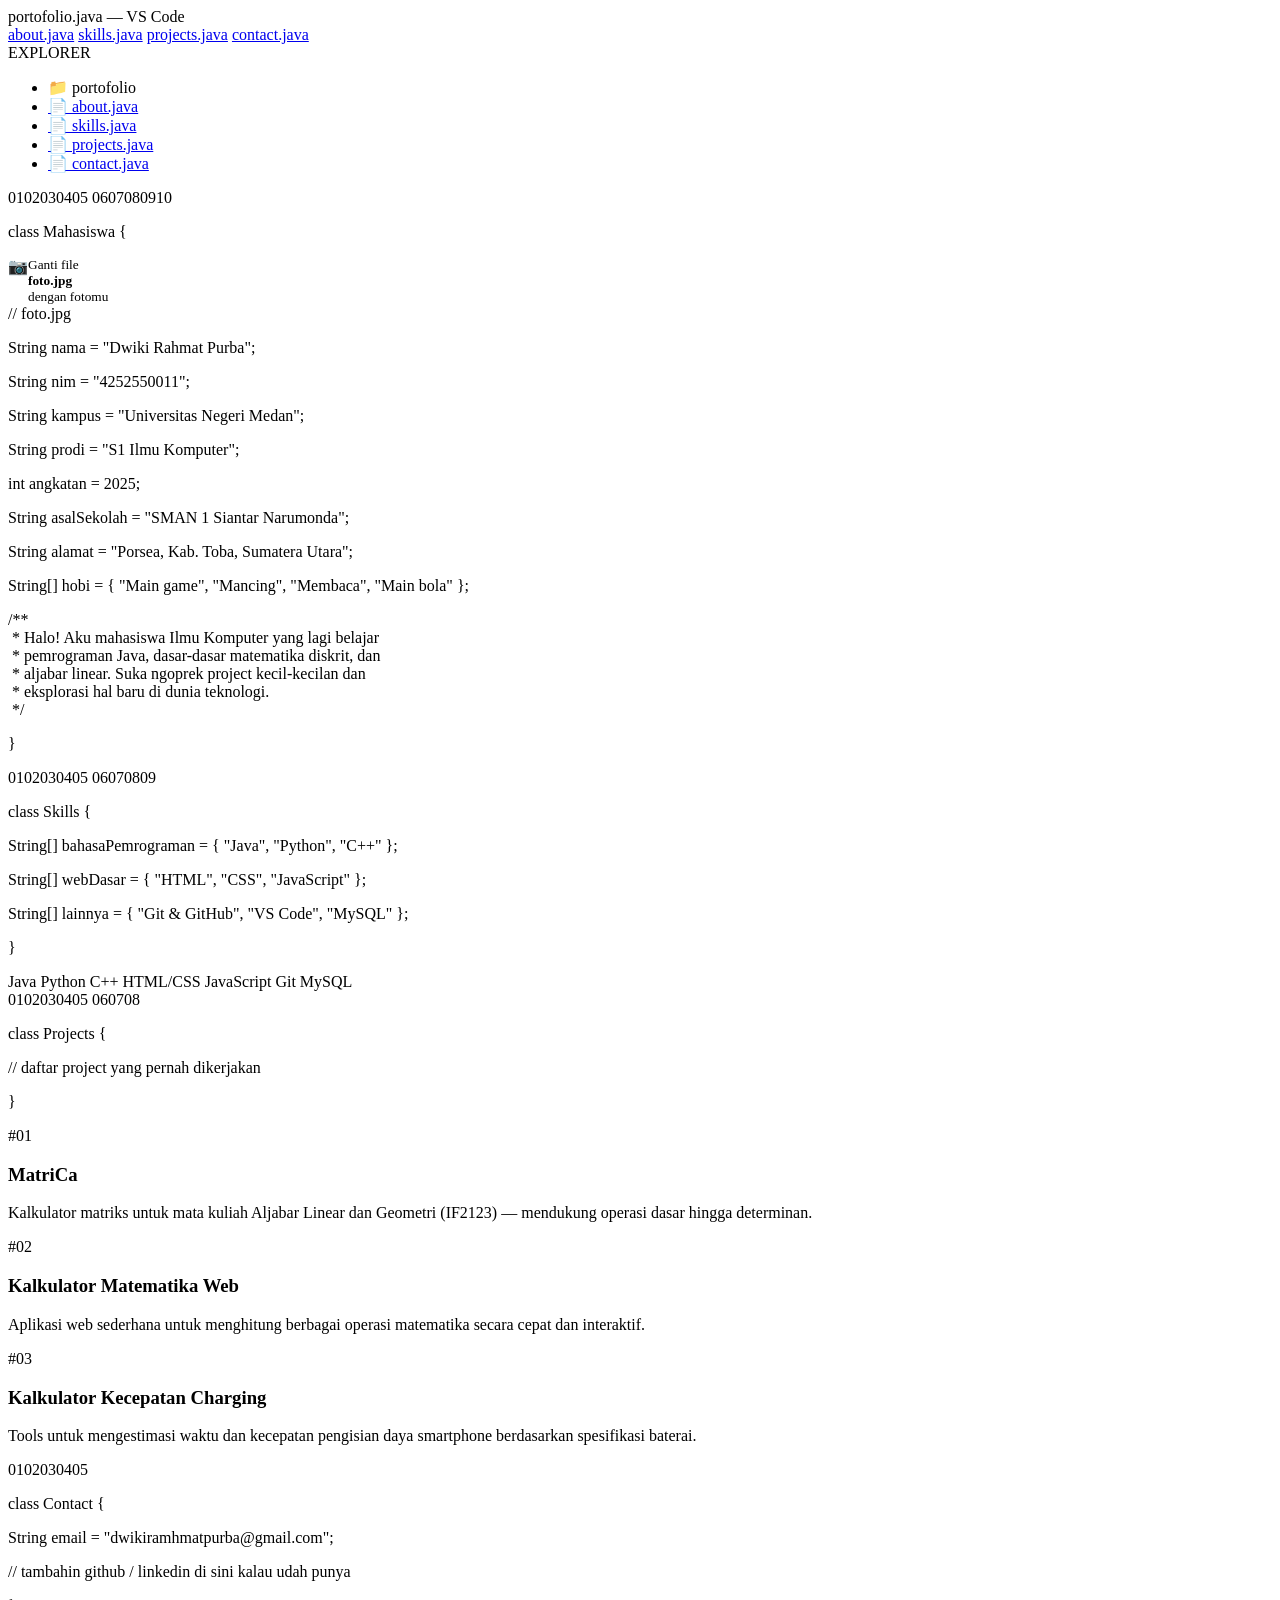
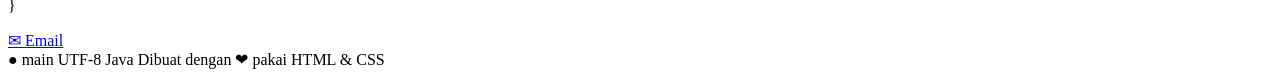
==== index.html @ aca08c58 "Add files via upload" ====
<!DOCTYPE html>
<html lang="id">
<head>
<meta charset="UTF-8">
<meta name="viewport" content="width=device-width, initial-scale=1.0">
<title>Portofolio — Dwiki Rahmat Purba</title>
<link rel="preconnect" href="https://fonts.googleapis.com">
<link href="https://fonts.googleapis.com/css2?family=JetBrains+Mono:wght@400;500;700;800&family=Inter:wght@400;500;600;700&display=swap" rel="stylesheet">
<link rel="stylesheet" href="style.css">
</head>
<body>

<!-- ================= NAVBAR ================= -->
<header class="titlebar">
  <div class="titlebar-left">
    <span class="dot red"></span>
    <span class="dot yellow"></span>
    <span class="dot green"></span>
    <span class="titlebar-name">portofolio.java — VS Code</span>
  </div>
  <nav class="tabs">
    <a href="#about" class="tab active">about.java</a>
    <a href="#skills" class="tab">skills.java</a>
    <a href="#projects" class="tab">projects.java</a>
    <a href="#contact" class="tab">contact.java</a>
  </nav>
</header>

<div class="editor-shell">

  <!-- ================= SIDEBAR ================= -->
  <aside class="sidebar">
    <div class="sidebar-title">EXPLORER</div>
    <ul class="file-tree">
      <li class="folder">📁 portofolio</li>
      <li class="file"><a href="#about">📄 about.java</a></li>
      <li class="file"><a href="#skills">📄 skills.java</a></li>
      <li class="file"><a href="#projects">📄 projects.java</a></li>
      <li class="file"><a href="#contact">📄 contact.java</a></li>
    </ul>
  </aside>

  <!-- ================= MAIN CODE PANEL ================= -->
  <main class="code-panel">

    <!-- ===== ABOUT ===== -->
    <section id="about" class="block">
      <div class="gutter">
        <span>01</span><span>02</span><span>03</span><span>04</span><span>05</span>
        <span>06</span><span>07</span><span>08</span><span>09</span><span>10</span>
      </div>
      <div class="code">
        <p><span class="kw">class</span> <span class="cls">Mahasiswa</span> {</p>

        <div class="about-flex">
          <div class="avatar-wrap">
            <div class="avatar">
              <img id="fotoProfil" src="foto.jpg" alt="Foto Profil"
                   onerror="this.style.display='none'; this.nextElementSibling.style.display='flex';">
              <div class="avatar-placeholder">
                <span>📷</span>
                <small>Ganti file<br><b>foto.jpg</b><br>dengan fotomu</small>
              </div>
            </div>
            <span class="avatar-caption">// foto.jpg</span>
          </div>

          <div class="about-text">
            <p class="indent"><span class="kw">String</span> nama = <span class="str">"Dwiki Rahmat Purba"</span>;</p>
            <p class="indent"><span class="kw">String</span> nim = <span class="str">"4252550011"</span>;</p>
            <p class="indent"><span class="kw">String</span> kampus = <span class="str">"Universitas Negeri Medan"</span>;</p>
            <p class="indent"><span class="kw">String</span> prodi = <span class="str">"S1 Ilmu Komputer"</span>;</p>
            <p class="indent"><span class="kw">int</span> angkatan = <span class="num">2025</span>;</p>
            <p class="indent"><span class="kw">String</span> asalSekolah = <span class="str">"SMAN 1 Siantar Narumonda"</span>;</p>
            <p class="indent"><span class="kw">String</span> alamat = <span class="str">"Porsea, Kab. Toba, Sumatera Utara"</span>;</p>
            <p class="indent"><span class="kw">String[]</span> hobi = {
              <span class="str">"Main game"</span>, <span class="str">"Mancing"</span>, <span class="str">"Membaca"</span>, <span class="str">"Main bola"</span>
            };</p>

            <p class="comment indent">/**<br>
            &nbsp;* Halo! Aku mahasiswa Ilmu Komputer yang lagi belajar<br>
            &nbsp;* pemrograman Java, dasar-dasar matematika diskrit, dan<br>
            &nbsp;* aljabar linear. Suka ngoprek project kecil-kecilan dan<br>
            &nbsp;* eksplorasi hal baru di dunia teknologi.<br>
            &nbsp;*/</p>
          </div>
        </div>

        <p>}</p>
      </div>
    </section>

    <!-- ===== SKILLS ===== -->
    <section id="skills" class="block">
      <div class="gutter">
        <span>01</span><span>02</span><span>03</span><span>04</span><span>05</span>
        <span>06</span><span>07</span><span>08</span><span>09</span>
      </div>
      <div class="code">
        <p><span class="kw">class</span> <span class="cls">Skills</span> {</p>
        <p class="indent"><span class="kw">String[]</span> bahasaPemrograman = {
          <span class="str">"Java"</span>, <span class="str">"Python"</span>, <span class="str">"C++"</span>
        };</p>
        <p class="indent"><span class="kw">String[]</span> webDasar = {
          <span class="str">"HTML"</span>, <span class="str">"CSS"</span>, <span class="str">"JavaScript"</span>
        };</p>
        <p class="indent"><span class="kw">String[]</span> lainnya = {
          <span class="str">"Git & GitHub"</span>, <span class="str">"VS Code"</span>, <span class="str">"MySQL"</span>
        };</p>
        <p>}</p>

        <div class="skill-tags">
          <span class="tag">Java</span>
          <span class="tag">Python</span>
          <span class="tag">C++</span>
          <span class="tag">HTML/CSS</span>
          <span class="tag">JavaScript</span>
          <span class="tag">Git</span>
          <span class="tag">MySQL</span>
        </div>
      </div>
    </section>

    <!-- ===== PROJECTS ===== -->
    <section id="projects" class="block">
      <div class="gutter">
        <span>01</span><span>02</span><span>03</span><span>04</span><span>05</span>
        <span>06</span><span>07</span><span>08</span>
      </div>
      <div class="code">
        <p><span class="kw">class</span> <span class="cls">Projects</span> {</p>
        <p class="comment indent">// daftar project yang pernah dikerjakan</p>
        <p>}</p>

        <div class="project-grid">
          <div class="project-card">
            <span class="project-tag">#01</span>
            <h3>MatriCa</h3>
            <p>Kalkulator matriks untuk mata kuliah Aljabar Linear dan Geometri (IF2123) — mendukung operasi dasar hingga determinan.</p>
          </div>
          <div class="project-card">
            <span class="project-tag">#02</span>
            <h3>Kalkulator Matematika Web</h3>
            <p>Aplikasi web sederhana untuk menghitung berbagai operasi matematika secara cepat dan interaktif.</p>
          </div>
          <div class="project-card">
            <span class="project-tag">#03</span>
            <h3>Kalkulator Kecepatan Charging</h3>
            <p>Tools untuk mengestimasi waktu dan kecepatan pengisian daya smartphone berdasarkan spesifikasi baterai.</p>
          </div>
        </div>
      </div>
    </section>

    <!-- ===== CONTACT ===== -->
    <section id="contact" class="block">
      <div class="gutter">
        <span>01</span><span>02</span><span>03</span><span>04</span><span>05</span>
      </div>
      <div class="code">
        <p><span class="kw">class</span> <span class="cls">Contact</span> {</p>
        <p class="indent"><span class="kw">String</span> email = <span class="str">"dwikiramhmatpurba@gmail.com"</span>;</p>
        <p class="comment indent">// tambahin github / linkedin di sini kalau udah punya</p>
        <p>}</p>

        <div class="contact-links">
          <a href="mailto:dwikiramhmatpurba@gmail.com" class="contact-btn">✉ Email</a>
        </div>
      </div>
    </section>

  </main>
</div>

<footer class="statusbar">
  <span>● main</span>
  <span>UTF-8</span>
  <span>Java</span>
  <span>Dibuat dengan ❤ pakai HTML &amp; CSS</span>
</footer>

</body>
</html>
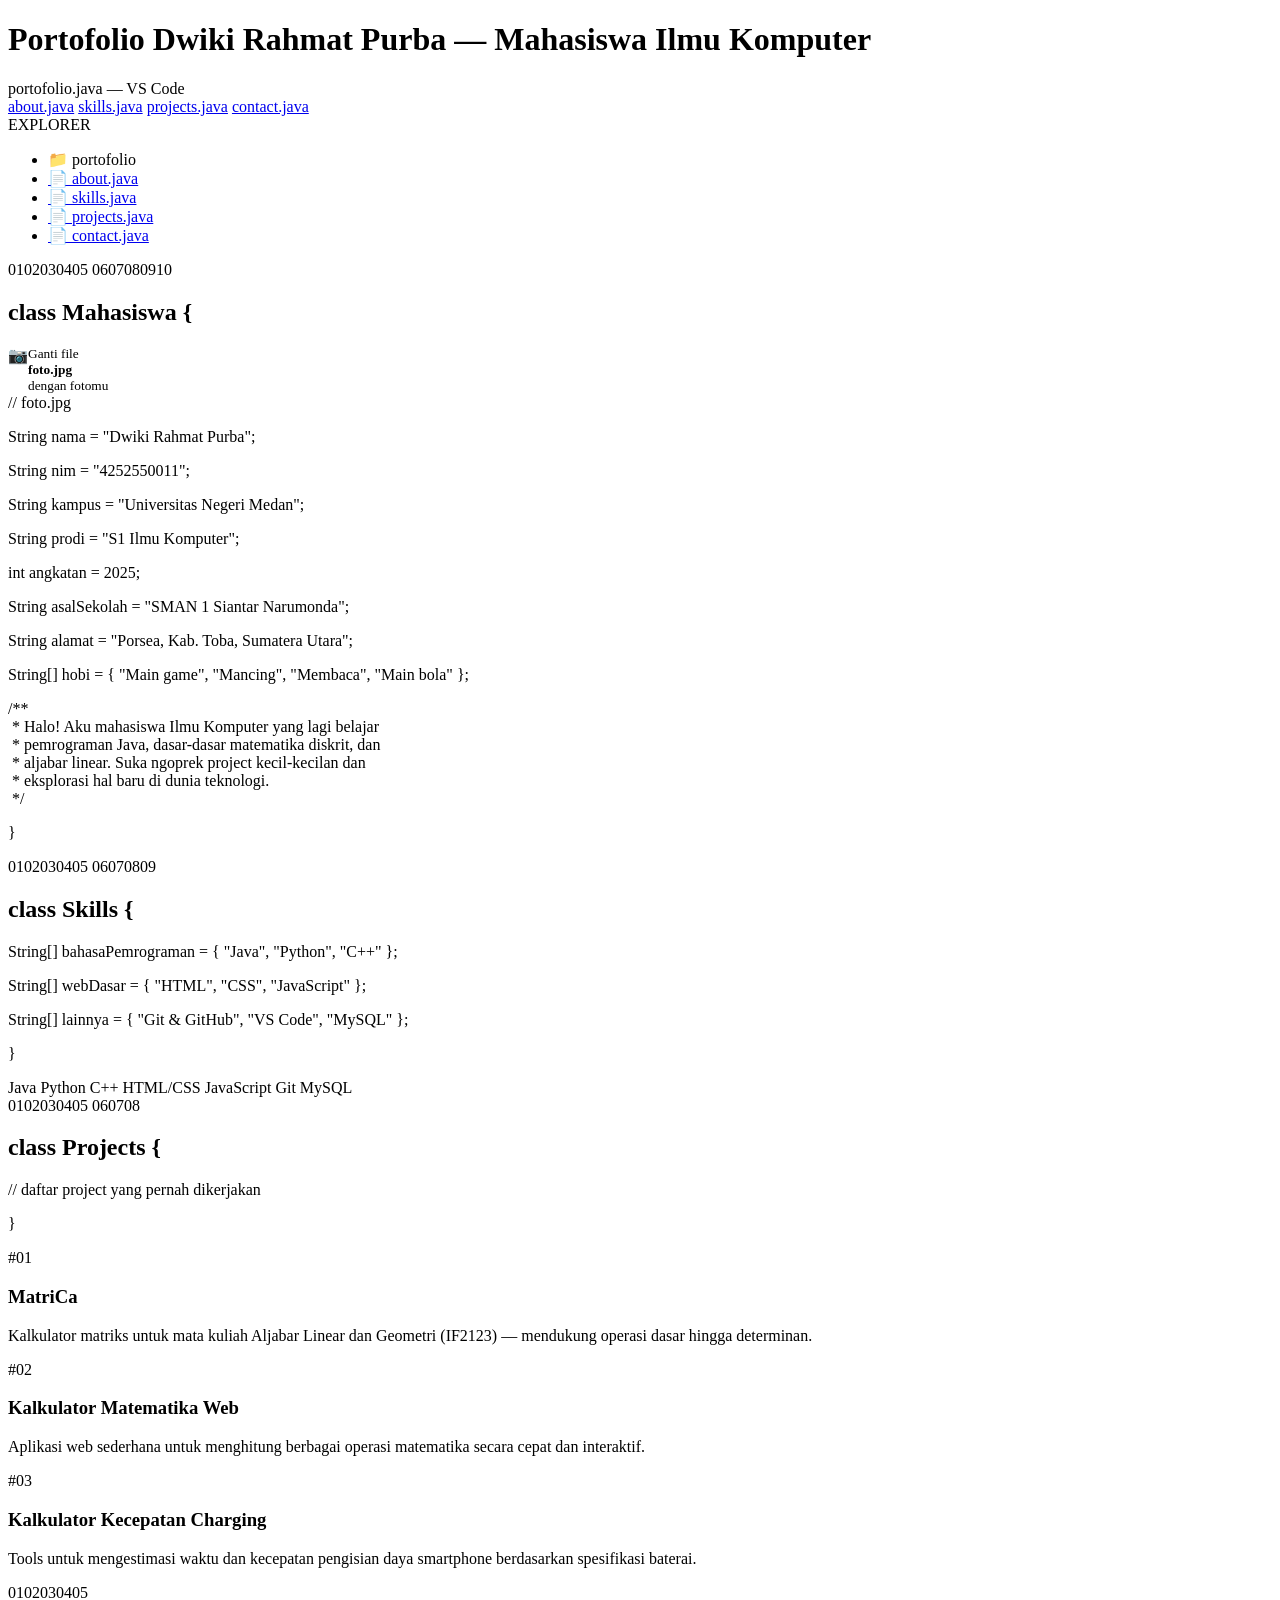
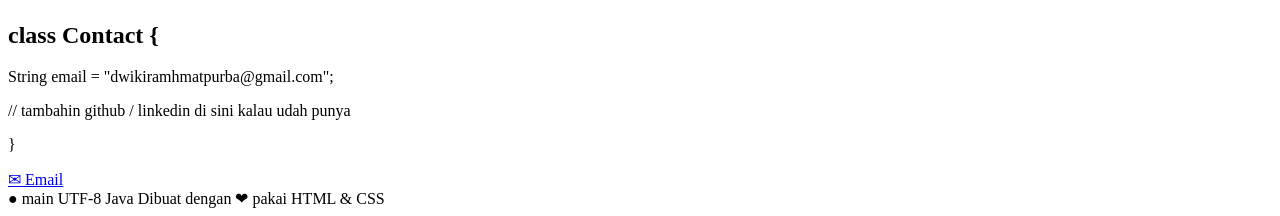
==== commit 4f3e2a00: "Add files via upload" ====
--- a/index.html
+++ b/index.html
@@ -9,6 +9,8 @@
 <link rel="stylesheet" href="style.css">
 </head>
 <body>
+
+<h1 class="sr-only">Portofolio Dwiki Rahmat Purba — Mahasiswa Ilmu Komputer</h1>
 
 <!-- ================= NAVBAR ================= -->
 <header class="titlebar">
@@ -50,12 +52,12 @@
         <span>06</span><span>07</span><span>08</span><span>09</span><span>10</span>
       </div>
       <div class="code">
-        <p><span class="kw">class</span> <span class="cls">Mahasiswa</span> {</p>
+        <h2 class="code-heading"><span class="kw">class</span> <span class="cls">Mahasiswa</span> {</h2>
 
         <div class="about-flex">
           <div class="avatar-wrap">
             <div class="avatar">
-              <img id="fotoProfil" src="foto.jpg" alt="Foto Profil"
+              <img id="fotoProfil" src="images/foto profil.jpg" alt="Foto Profil"
                    onerror="this.style.display='none'; this.nextElementSibling.style.display='flex';">
               <div class="avatar-placeholder">
                 <span>📷</span>
@@ -97,7 +99,7 @@
         <span>06</span><span>07</span><span>08</span><span>09</span>
       </div>
       <div class="code">
-        <p><span class="kw">class</span> <span class="cls">Skills</span> {</p>
+        <h2 class="code-heading"><span class="kw">class</span> <span class="cls">Skills</span> {</h2>
         <p class="indent"><span class="kw">String[]</span> bahasaPemrograman = {
           <span class="str">"Java"</span>, <span class="str">"Python"</span>, <span class="str">"C++"</span>
         };</p>
@@ -128,7 +130,7 @@
         <span>06</span><span>07</span><span>08</span>
       </div>
       <div class="code">
-        <p><span class="kw">class</span> <span class="cls">Projects</span> {</p>
+        <h2 class="code-heading"><span class="kw">class</span> <span class="cls">Projects</span> {</h2>
         <p class="comment indent">// daftar project yang pernah dikerjakan</p>
         <p>}</p>
 
@@ -158,7 +160,7 @@
         <span>01</span><span>02</span><span>03</span><span>04</span><span>05</span>
       </div>
       <div class="code">
-        <p><span class="kw">class</span> <span class="cls">Contact</span> {</p>
+        <h2 class="code-heading"><span class="kw">class</span> <span class="cls">Contact</span> {</h2>
         <p class="indent"><span class="kw">String</span> email = <span class="str">"dwikiramhmatpurba@gmail.com"</span>;</p>
         <p class="comment indent">// tambahin github / linkedin di sini kalau udah punya</p>
         <p>}</p>
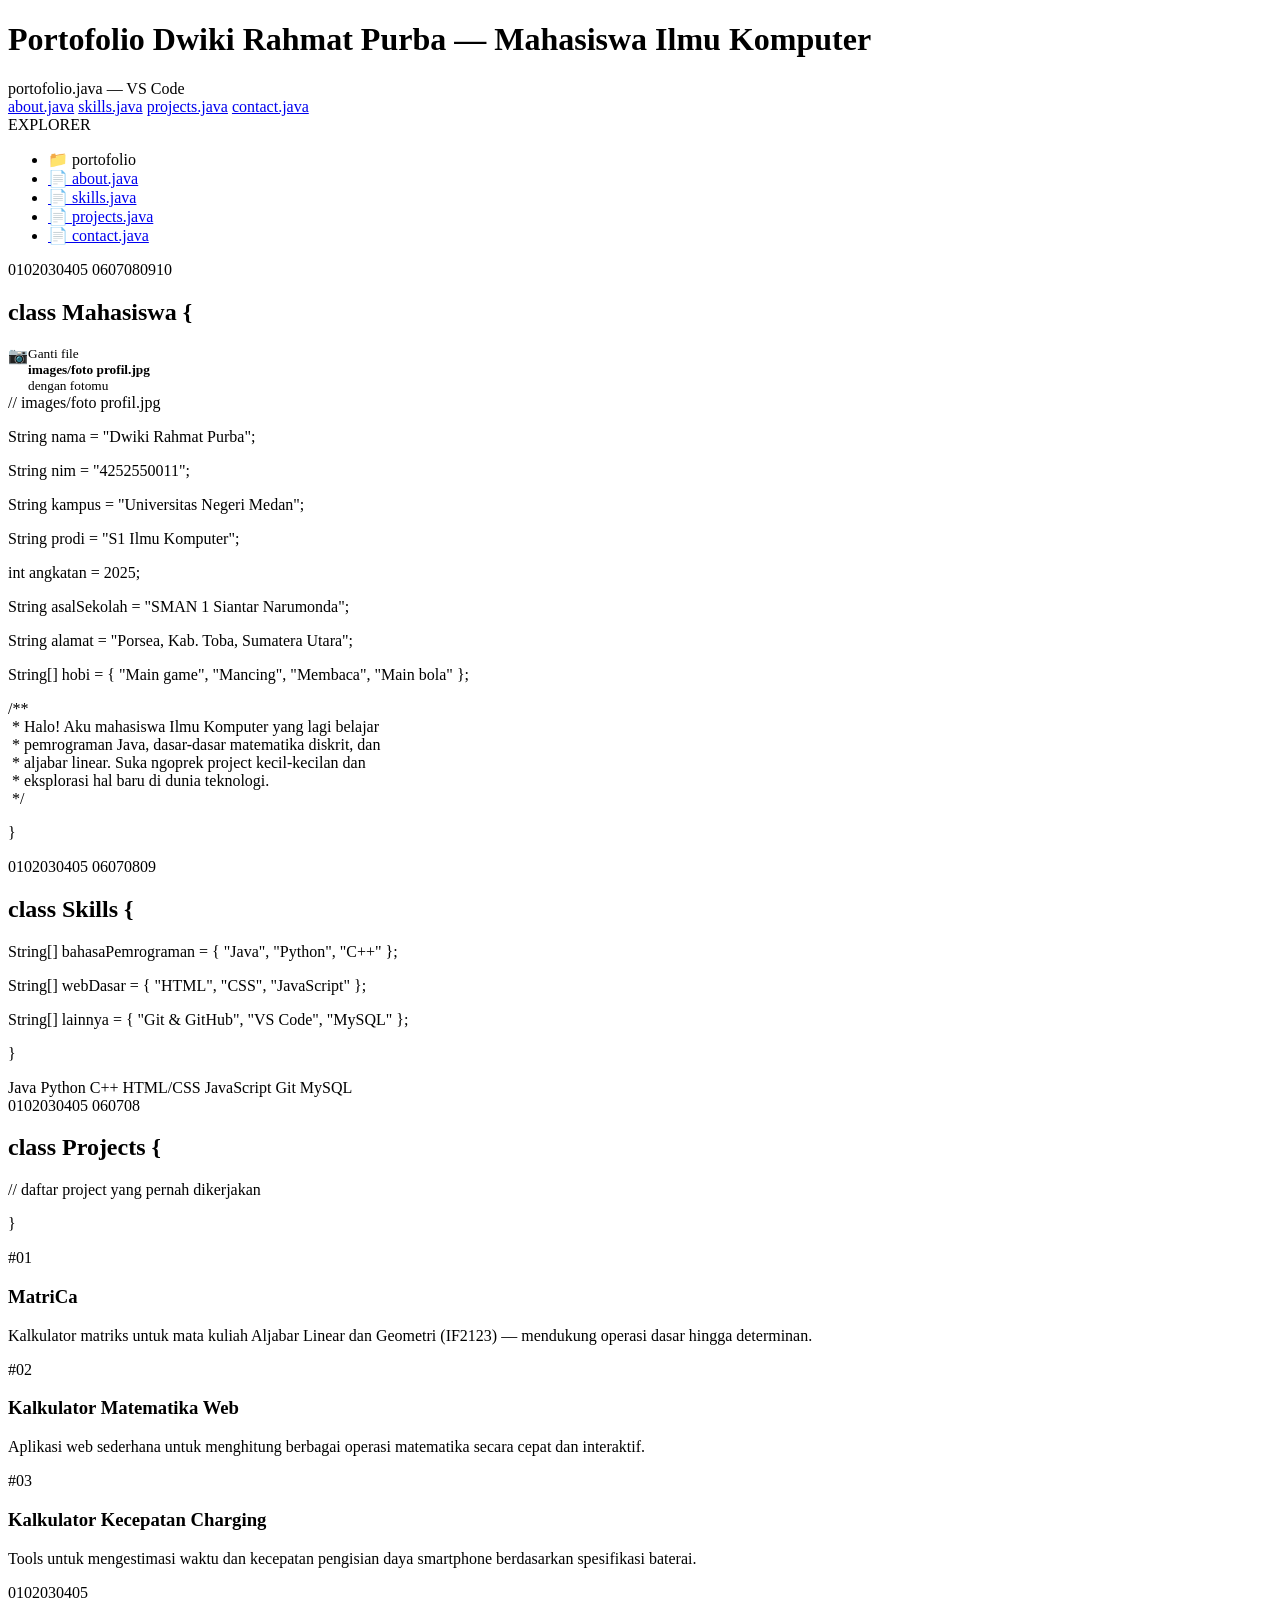
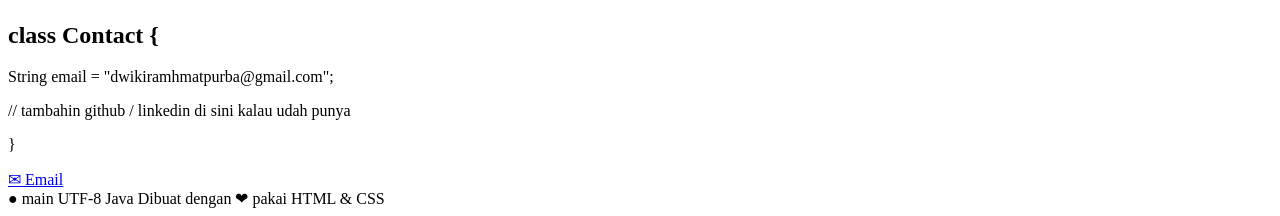
==== commit 42150dc9: "Add files via upload" ====
--- a/index.html
+++ b/index.html
@@ -61,10 +61,10 @@
                    onerror="this.style.display='none'; this.nextElementSibling.style.display='flex';">
               <div class="avatar-placeholder">
                 <span>📷</span>
-                <small>Ganti file<br><b>foto.jpg</b><br>dengan fotomu</small>
+                <small>Ganti file<br><b>images/foto profil.jpg</b><br>dengan fotomu</small>
               </div>
             </div>
-            <span class="avatar-caption">// foto.jpg</span>
+            <span class="avatar-caption">// images/foto profil.jpg</span>
           </div>
 
           <div class="about-text">
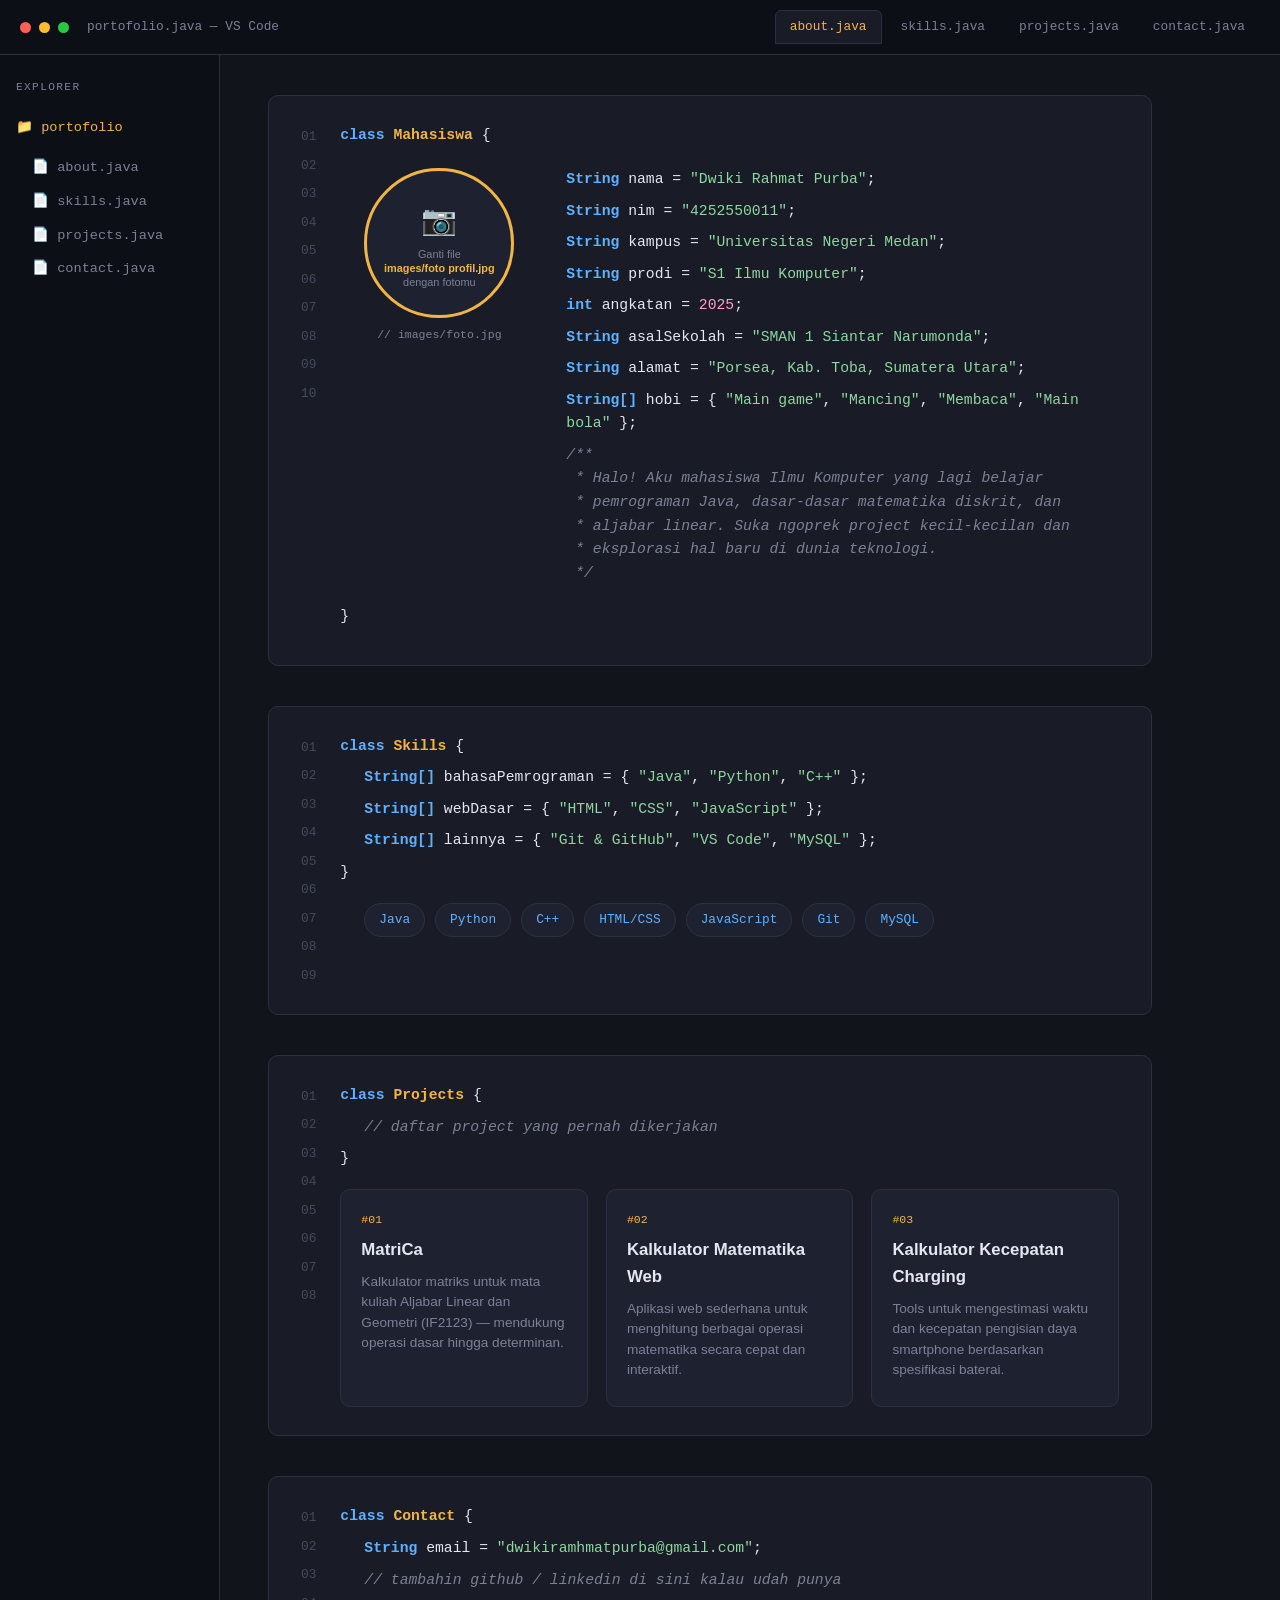
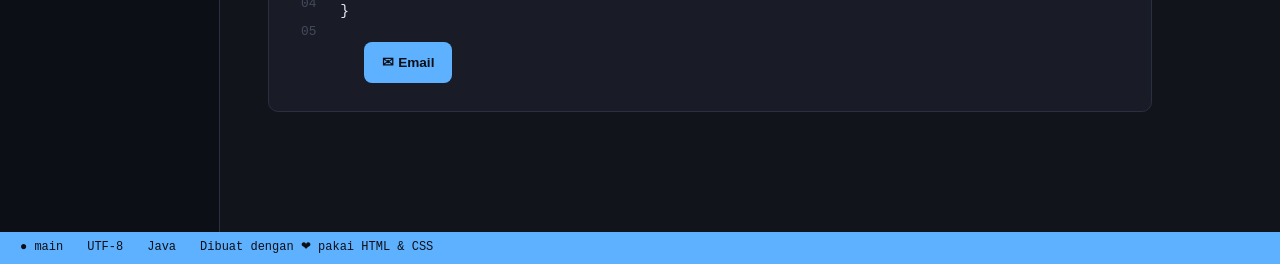
==== commit 64140e1e: "Add files via upload" ====
--- a/index.html
+++ b/index.html
@@ -64,7 +64,7 @@
                 <small>Ganti file<br><b>images/foto profil.jpg</b><br>dengan fotomu</small>
               </div>
             </div>
-            <span class="avatar-caption">// images/foto profil.jpg</span>
+            <span class="avatar-caption">// images/foto.jpg</span>
           </div>
 
           <div class="about-text">
--- a/style.css
+++ b/style.css
@@ -0,0 +1,384 @@
+/* ============================================================
+   PORTOFOLIO — TEMA "CODE EDITOR"
+   Semua warna, font, dan ukuran ada di sini.
+   Ubah nilai di bawah untuk kustomisasi tampilan.
+   ============================================================ */
+
+:root {
+  /* --- Palet warna --- */
+  --bg-editor:      #12141c;   /* latar utama, biru gelap keunguan */
+  --bg-panel:       #191c26;   /* panel kode */
+  --bg-sidebar:     #0d0f16;   /* sidebar kiri */
+  --bg-card:        #1e2230;   /* kartu project / tag */
+  --border-col:     #2b3040;
+
+  --text-main:      #e7e6f0;   /* teks utama */
+  --text-dim:       #7b8096;   /* teks redup / komentar */
+  --text-gutter:    #444a5e;   /* nomor baris */
+
+  --accent-blue:    #5eb1ff;   /* keyword */
+  --accent-amber:   #f2b544;   /* class name / highlight */
+  --accent-green:   #8fd6a0;   /* string */
+  --accent-pink:    #ff9ecb;   /* angka */
+
+  /* --- Tipografi --- */
+  --font-mono: 'JetBrains Mono', monospace;
+  --font-sans: 'Inter', sans-serif;
+
+  /* --- Radius & efek --- */
+  --radius: 10px;
+}
+
+* { box-sizing: border-box; margin: 0; padding: 0; }
+
+.sr-only {
+  position: absolute;
+  width: 1px;
+  height: 1px;
+  padding: 0;
+  margin: -1px;
+  overflow: hidden;
+  clip: rect(0, 0, 0, 0);
+  white-space: nowrap;
+  border: 0;
+}
+
+.code-heading {
+  font-family: var(--font-mono);
+  font-size: 0.92rem;
+  font-weight: 400;
+  margin-bottom: 8px;
+}
+
+body {
+  background: var(--bg-editor);
+  color: var(--text-main);
+  font-family: var(--font-sans);
+  line-height: 1.6;
+}
+
+a { color: inherit; text-decoration: none; }
+
+/* ================= TITLEBAR ================= */
+.titlebar {
+  display: flex;
+  align-items: center;
+  justify-content: space-between;
+  flex-wrap: wrap;
+  background: var(--bg-sidebar);
+  border-bottom: 1px solid var(--border-col);
+  padding: 10px 20px;
+  position: sticky;
+  top: 0;
+  z-index: 20;
+}
+
+.titlebar-left {
+  display: flex;
+  align-items: center;
+  gap: 8px;
+}
+
+.dot { width: 11px; height: 11px; border-radius: 50%; display: inline-block; }
+.dot.red    { background: #ff5f57; }
+.dot.yellow { background: #febc2e; }
+.dot.green  { background: #28c840; }
+
+.titlebar-name {
+  margin-left: 10px;
+  font-family: var(--font-mono);
+  font-size: 0.8rem;
+  color: var(--text-dim);
+}
+
+.tabs {
+  display: flex;
+  gap: 4px;
+  flex-wrap: wrap;
+}
+
+.tab {
+  font-family: var(--font-mono);
+  font-size: 0.8rem;
+  padding: 6px 14px;
+  border-radius: 6px 6px 0 0;
+  color: var(--text-dim);
+  border: 1px solid transparent;
+  transition: color 0.2s ease, background 0.2s ease;
+}
+
+.tab:hover { color: var(--text-main); }
+
+.tab.active {
+  color: var(--accent-amber);
+  background: var(--bg-panel);
+  border-color: var(--border-col);
+}
+
+/* ================= LAYOUT ================= */
+.editor-shell {
+  display: grid;
+  grid-template-columns: 220px 1fr;
+  min-height: calc(100vh - 96px);
+}
+
+/* ================= SIDEBAR ================= */
+.sidebar {
+  background: var(--bg-sidebar);
+  border-right: 1px solid var(--border-col);
+  padding: 24px 16px;
+}
+
+.sidebar-title {
+  font-family: var(--font-mono);
+  font-size: 0.7rem;
+  letter-spacing: 0.12em;
+  color: var(--text-dim);
+  margin-bottom: 14px;
+}
+
+.file-tree { list-style: none; }
+
+.file-tree li {
+  font-family: var(--font-mono);
+  font-size: 0.85rem;
+  padding: 6px 0;
+  color: var(--text-dim);
+}
+
+.file-tree .folder { color: var(--accent-amber); margin-bottom: 6px; }
+
+.file-tree a {
+  color: var(--text-dim);
+  padding-left: 16px;
+  display: block;
+  border-radius: 4px;
+  transition: color 0.2s ease, background 0.2s ease;
+}
+
+.file-tree a:hover {
+  color: var(--accent-blue);
+  background: var(--bg-panel);
+}
+
+/* ================= CODE PANEL ================= */
+.code-panel {
+  padding: 40px 48px 80px;
+  max-width: 980px;
+}
+
+.block {
+  display: flex;
+  gap: 24px;
+  background: var(--bg-panel);
+  border: 1px solid var(--border-col);
+  border-radius: var(--radius);
+  padding: 28px 32px;
+  margin-bottom: 40px;
+  scroll-margin-top: 90px;
+}
+
+.gutter {
+  display: flex;
+  flex-direction: column;
+  font-family: var(--font-mono);
+  font-size: 0.8rem;
+  color: var(--text-gutter);
+  user-select: none;
+  padding-top: 3px;
+  gap: 8px;
+}
+
+.code {
+  font-family: var(--font-mono);
+  font-size: 0.92rem;
+  flex: 1;
+  min-width: 0;
+}
+
+.code p { margin-bottom: 8px; }
+.code .indent { padding-left: 24px; }
+
+.kw   { color: var(--accent-blue); font-weight: 600; }
+.cls  { color: var(--accent-amber); font-weight: 700; }
+.str  { color: var(--accent-green); }
+.num  { color: var(--accent-pink); }
+.comment { color: var(--text-dim); font-style: italic; }
+
+/* ===== About section specifics ===== */
+.about-flex {
+  display: flex;
+  gap: 28px;
+  align-items: flex-start;
+  padding: 12px 0 12px 24px;
+  flex-wrap: wrap;
+}
+
+.avatar-wrap {
+  display: flex;
+  flex-direction: column;
+  align-items: center;
+  gap: 8px;
+  flex-shrink: 0;
+}
+
+.avatar {
+  width: 150px;
+  height: 150px;
+  border-radius: 50%;
+  overflow: hidden;
+  border: 3px solid var(--accent-amber);
+  background: var(--bg-card);
+  position: relative;
+}
+
+.avatar img {
+  width: 100%;
+  height: 100%;
+  object-fit: cover;
+  display: block;
+}
+
+.avatar-placeholder {
+  display: none; /* muncul otomatis kalau foto.jpg tidak ditemukan */
+  width: 100%;
+  height: 100%;
+  flex-direction: column;
+  align-items: center;
+  justify-content: center;
+  text-align: center;
+  gap: 4px;
+  color: var(--text-dim);
+  font-family: var(--font-sans);
+}
+
+.avatar-placeholder span { font-size: 1.8rem; }
+.avatar-placeholder small { font-size: 0.68rem; line-height: 1.3; }
+.avatar-placeholder b { color: var(--accent-amber); }
+
+.avatar-caption {
+  font-family: var(--font-mono);
+  font-size: 0.72rem;
+  color: var(--text-dim);
+}
+
+.about-text { flex: 1; min-width: 240px; }
+
+/* ===== Skills ===== */
+.skill-tags {
+  display: flex;
+  flex-wrap: wrap;
+  gap: 10px;
+  margin-top: 18px;
+  padding-left: 24px;
+}
+
+.tag {
+  font-family: var(--font-mono);
+  font-size: 0.8rem;
+  background: var(--bg-card);
+  border: 1px solid var(--border-col);
+  color: var(--accent-blue);
+  padding: 6px 14px;
+  border-radius: 20px;
+}
+
+/* ===== Projects ===== */
+.project-grid {
+  display: grid;
+  grid-template-columns: repeat(auto-fit, minmax(220px, 1fr));
+  gap: 18px;
+  margin-top: 18px;
+}
+
+.project-card {
+  background: var(--bg-card);
+  border: 1px solid var(--border-col);
+  border-radius: var(--radius);
+  padding: 18px 20px;
+  transition: transform 0.2s ease, border-color 0.2s ease;
+}
+
+.project-card:hover {
+  transform: translateY(-4px);
+  border-color: var(--accent-blue);
+}
+
+.project-tag {
+  font-family: var(--font-mono);
+  font-size: 0.72rem;
+  color: var(--accent-amber);
+}
+
+.project-card h3 {
+  font-family: var(--font-sans);
+  font-size: 1.05rem;
+  margin: 6px 0 8px;
+  color: var(--text-main);
+}
+
+.project-card p {
+  font-family: var(--font-sans);
+  font-size: 0.85rem;
+  color: var(--text-dim);
+  line-height: 1.5;
+}
+
+/* ===== Contact ===== */
+.contact-links {
+  display: flex;
+  flex-wrap: wrap;
+  gap: 12px;
+  margin-top: 18px;
+  padding-left: 24px;
+}
+
+.contact-btn {
+  font-family: var(--font-sans);
+  font-size: 0.85rem;
+  font-weight: 600;
+  background: var(--accent-blue);
+  color: #0d0f16;
+  padding: 10px 18px;
+  border-radius: 8px;
+  transition: opacity 0.2s ease, transform 0.2s ease;
+}
+
+.contact-btn:hover {
+  opacity: 0.85;
+  transform: translateY(-2px);
+}
+
+/* ================= STATUSBAR ================= */
+.statusbar {
+  background: var(--accent-blue);
+  color: #0d0f16;
+  font-family: var(--font-mono);
+  font-size: 0.75rem;
+  display: flex;
+  gap: 24px;
+  padding: 6px 20px;
+  flex-wrap: wrap;
+}
+
+/* ================= RESPONSIVE ================= */
+@media (max-width: 800px) {
+  .editor-shell { grid-template-columns: 1fr; }
+  .sidebar {
+    display: flex;
+    overflow-x: auto;
+    padding: 12px 16px;
+    gap: 16px;
+  }
+  .sidebar-title { display: none; }
+  .file-tree { display: flex; gap: 12px; }
+  .file-tree .folder { display: none; }
+  .code-panel { padding: 24px 20px 60px; }
+  .block { flex-direction: column; padding: 22px; }
+  .gutter { flex-direction: row; gap: 14px; }
+  .about-flex { padding-left: 0; }
+}
+
+@media (prefers-reduced-motion: reduce) {
+  * { transition: none !important; }
+}
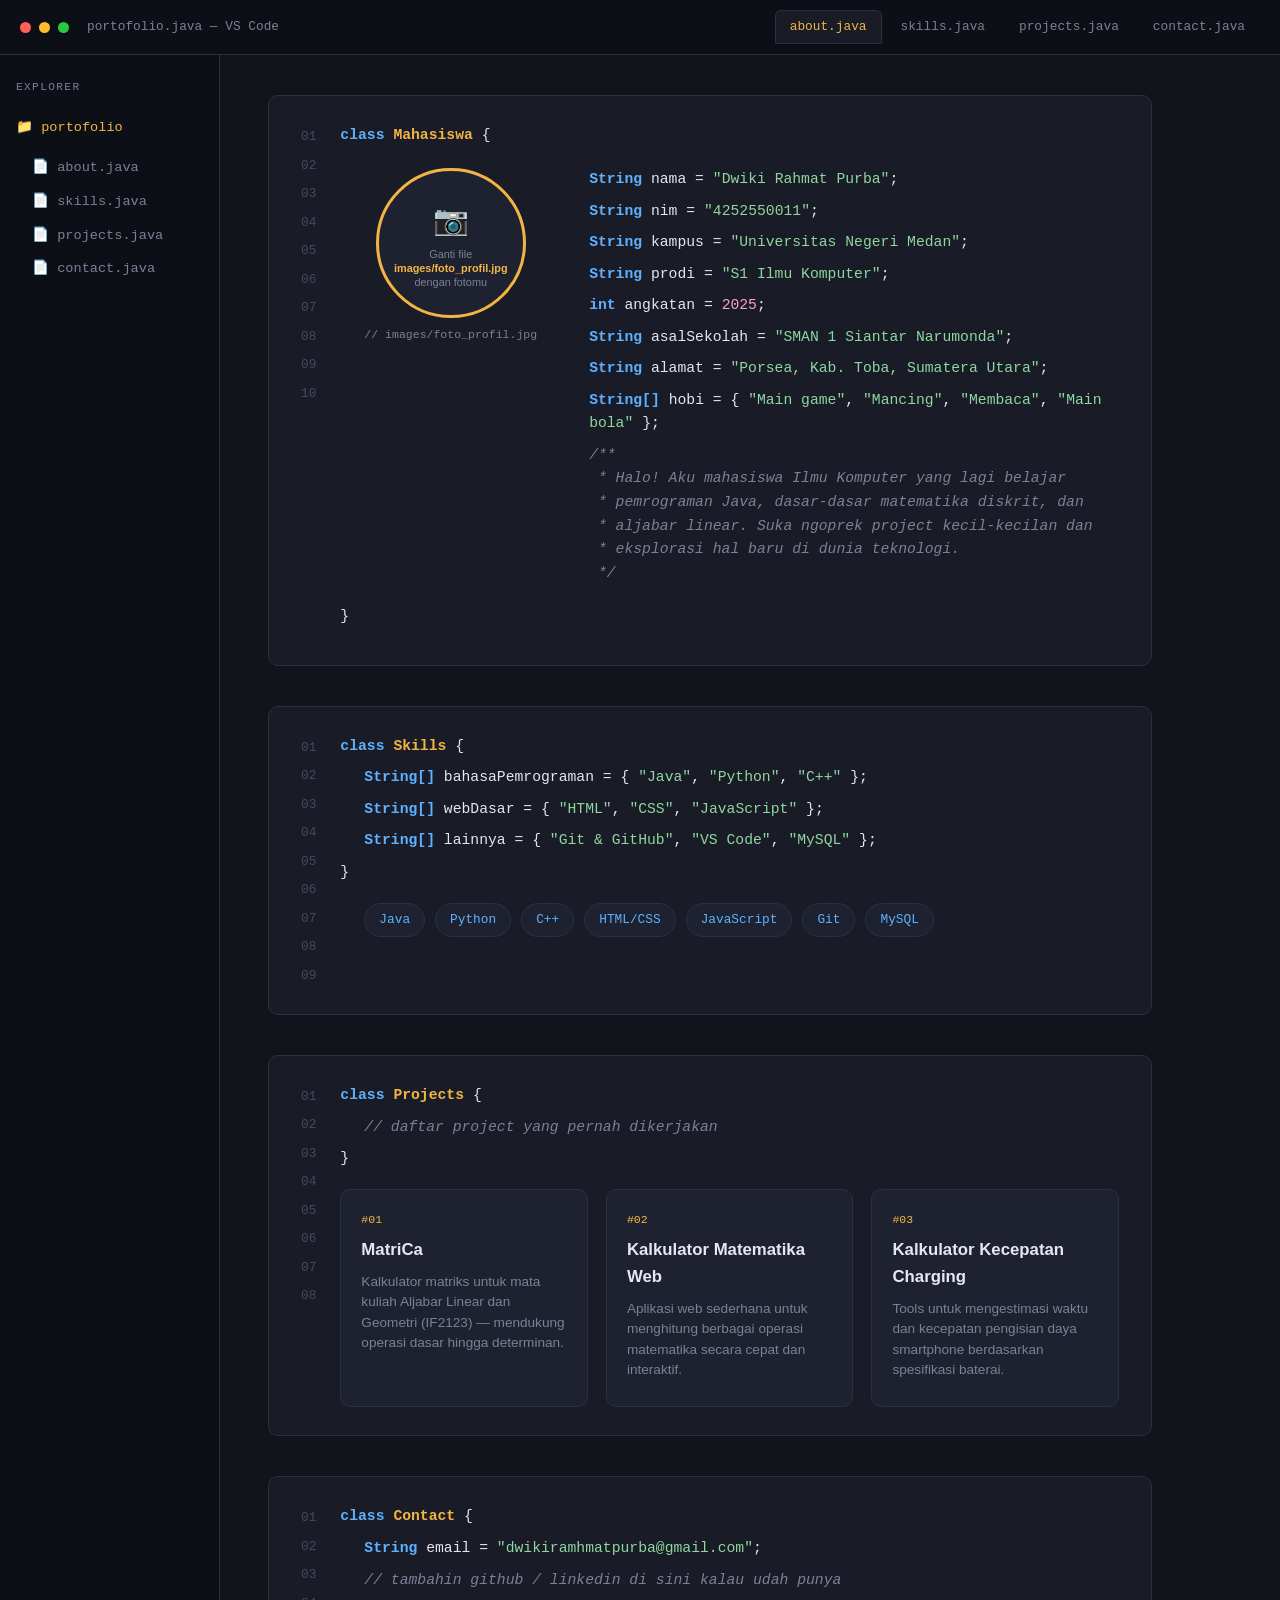
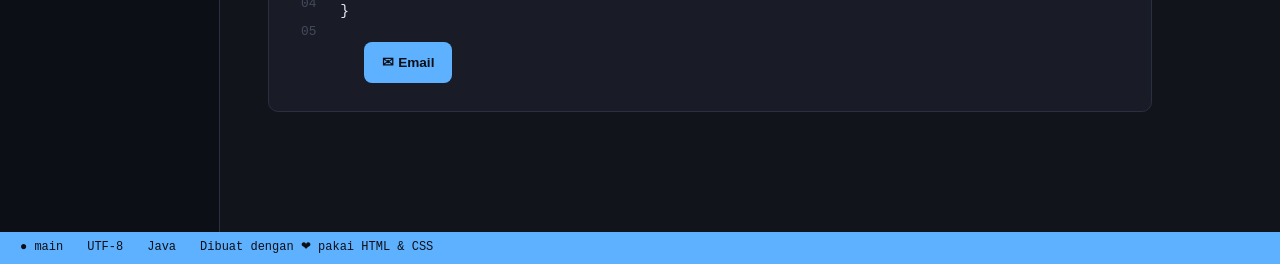
==== commit 2e8b01ff: "Add files via upload" ====
--- a/index.html
+++ b/index.html
@@ -57,14 +57,14 @@
         <div class="about-flex">
           <div class="avatar-wrap">
             <div class="avatar">
-              <img id="fotoProfil" src="images/foto profil.jpg" alt="Foto Profil"
+              <img id="fotoProfil" src="images/foto_profil.jpg" alt="Foto Profil"
                    onerror="this.style.display='none'; this.nextElementSibling.style.display='flex';">
               <div class="avatar-placeholder">
                 <span>📷</span>
-                <small>Ganti file<br><b>images/foto profil.jpg</b><br>dengan fotomu</small>
+                <small>Ganti file<br><b>images/foto_profil.jpg</b><br>dengan fotomu</small>
               </div>
             </div>
-            <span class="avatar-caption">// images/foto.jpg</span>
+            <span class="avatar-caption">// images/foto_profil.jpg</span>
           </div>
 
           <div class="about-text">
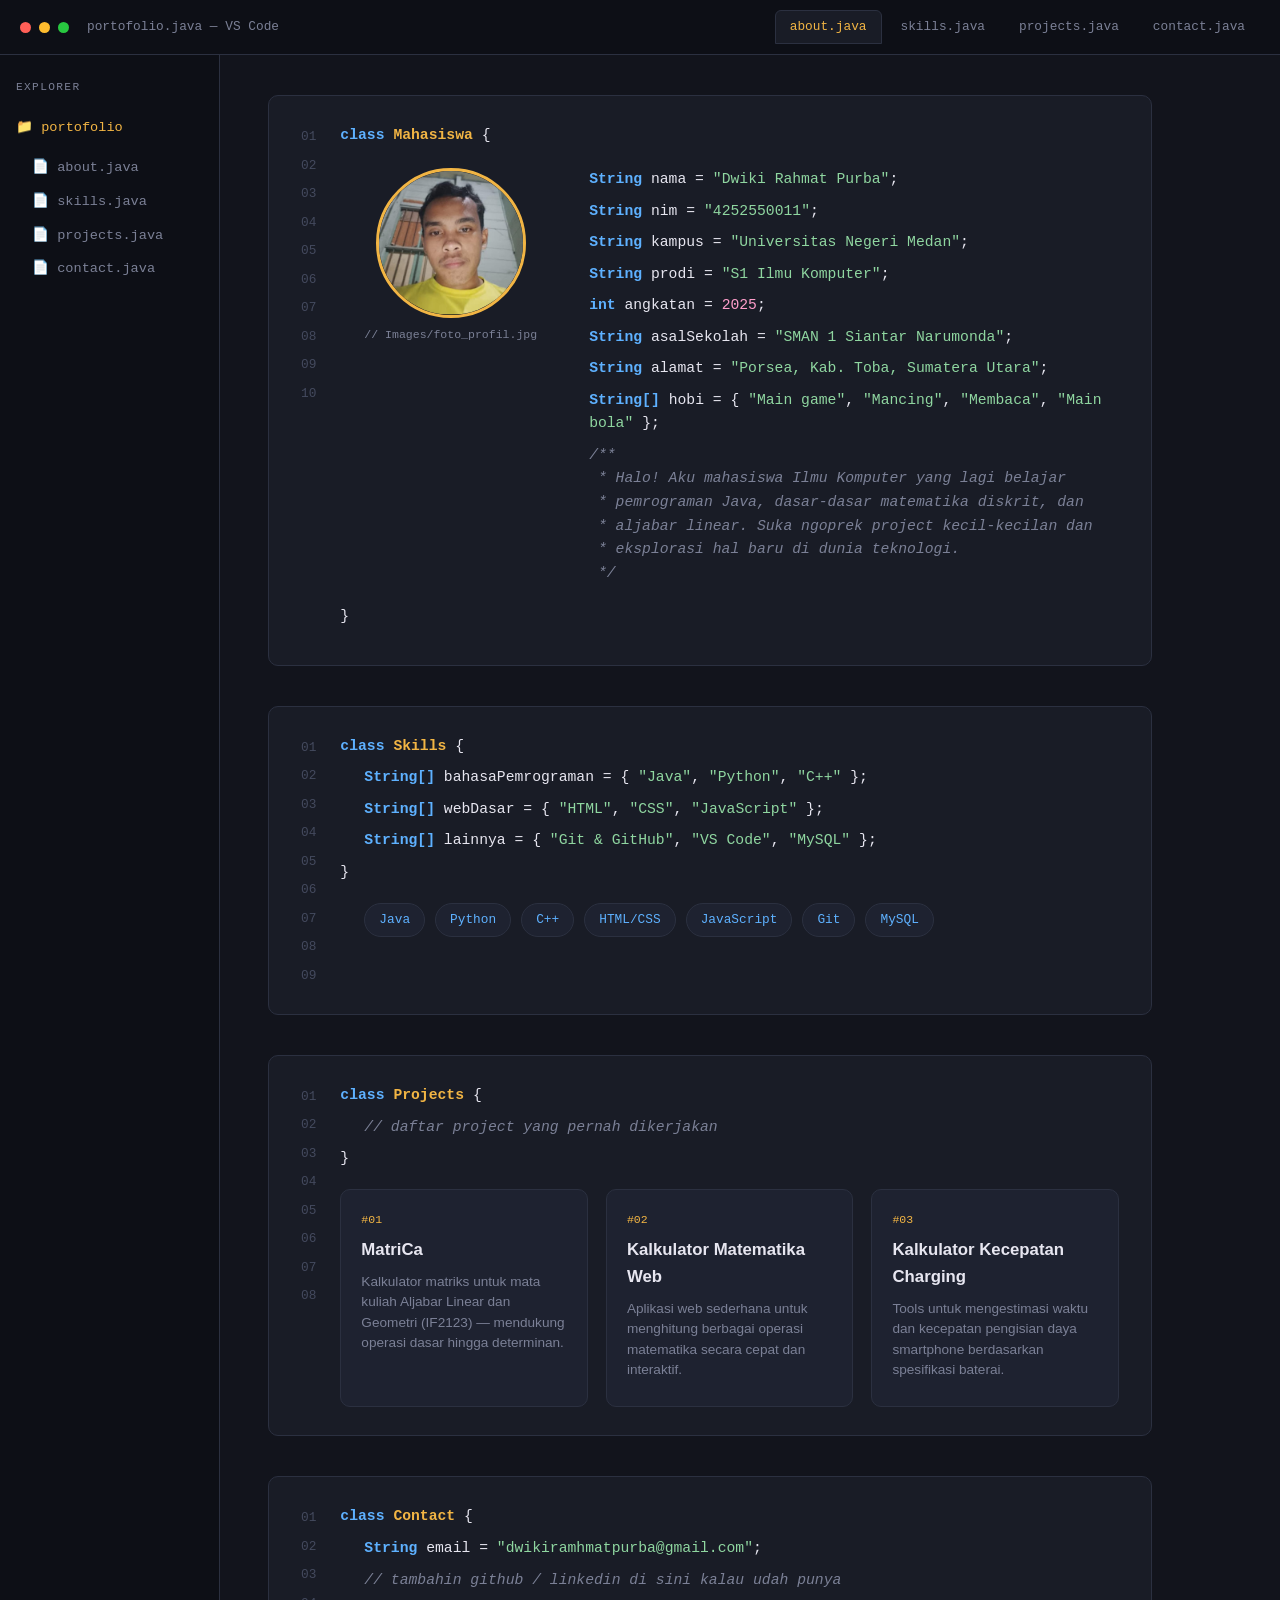
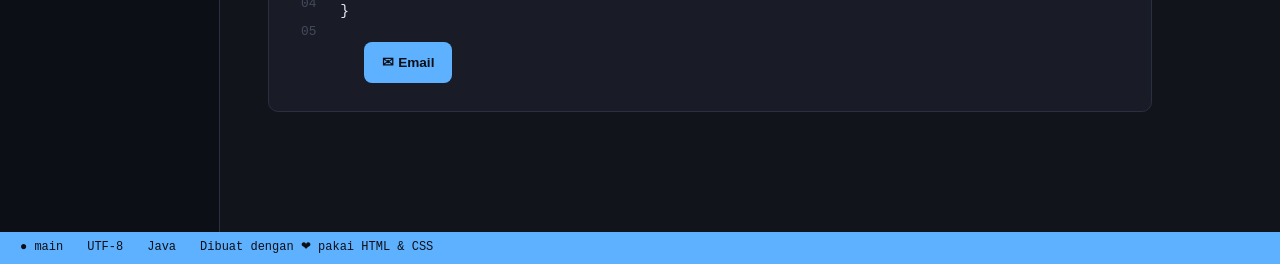
==== commit beed1918: "Add files via upload" ====
--- a/index.html
+++ b/index.html
@@ -57,14 +57,14 @@
         <div class="about-flex">
           <div class="avatar-wrap">
             <div class="avatar">
-              <img id="fotoProfil" src="images/foto_profil.jpg" alt="Foto Profil"
+              <img id="fotoProfil" src="Images/foto_profil.jpg" alt="Foto Profil"
                    onerror="this.style.display='none'; this.nextElementSibling.style.display='flex';">
               <div class="avatar-placeholder">
                 <span>📷</span>
-                <small>Ganti file<br><b>images/foto_profil.jpg</b><br>dengan fotomu</small>
+                <small>Ganti file<br><b>Images/foto_profil.jpg</b><br>dengan fotomu</small>
               </div>
             </div>
-            <span class="avatar-caption">// images/foto_profil.jpg</span>
+            <span class="avatar-caption">// Images/foto_profil.jpg</span>
           </div>
 
           <div class="about-text">
